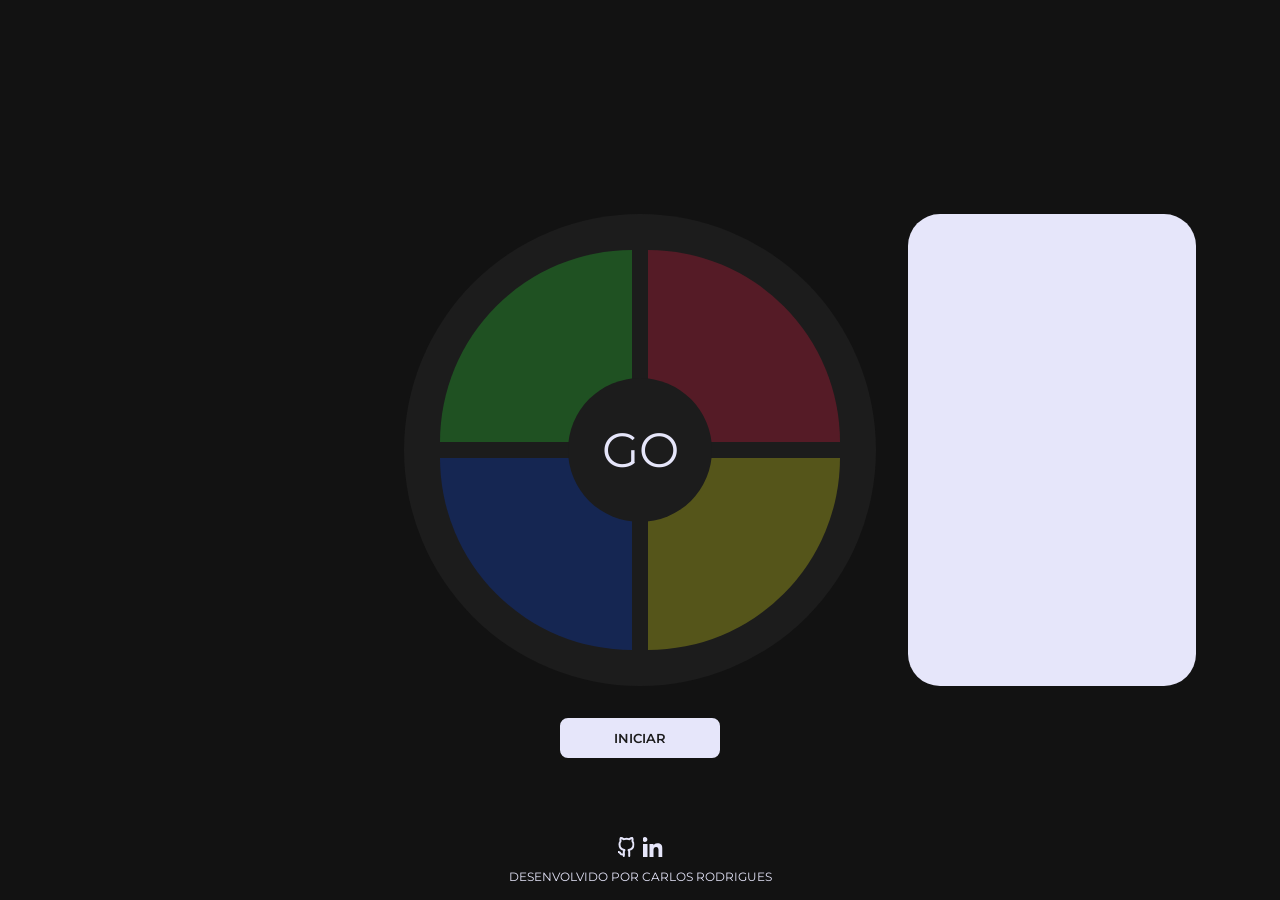
==== Genius_Clone/index.html @ b6db53d1 "Index.html | Index.js | Global.css | Icons" ====
<!doctype html>
<html lang="pt-br">
  <head>
    <meta charset="UTF-8" />
    <meta name="viewport" content="width=device-width, initial-scale=1.0" />
    <title>Genius</title>
    <link rel="stylesheet" href="./src/css/global.css" />
  </head>
  <body>
    <main>
      <div class="container-game">
        <div class="table-game">
          <button class="" id="green"></button>
          <button class="" id="red"></button>
          <button id="blue"></button>
          <button id="yellow"></button>

          <span class="circle-mid">go</span>
        </div>

        <button class="button-init-game">Iniciar</button>
      </div>

      <div class="container-score-configs">
        <div class="container-score"></div>
        <div class="container-configs"></div>
      </div>
    </main>

    <footer>
      <ul>
        <li>
          <a
            rel="noreferrer"
            target="_blank"
            href="https://www.github.com/gut0Rodri"
            ><img src="./src/assets/images/Github.svg" alt="Github"
          /></a>
        </li>
        <li>
          <a
            rel="noreferrer"
            target="_blank"
            href="https://www.linkedin.com/in/gutorodri"
            ><img src="./src/assets/images/Linkedin.svg" alt="Linkedin"
          /></a>
        </li>
      </ul>

      <p>Desenvolvido por Carlos Rodrigues</p>
    </footer>
  </body>
  <script src="./src/javascript/index.js"></script>
</html>
---- Genius_Clone/src/css/global.css ----
@import url("https://fonts.googleapis.com/css2?family=Montserrat:ital,wght@0,100..900;1,100..900&display=swap");

* {
  margin: 0;
  padding: 0;
  box-sizing: border-box;

  list-style: none;
}

:root {
  --bg-black: #121212;
  --black: #1c1c1c;
  --black-opacity-20: rgba(24, 24, 24, 0.2);
  --green: #2bee34;
  --red: #fd1843;
  --blue: #0145f2;
  --yellow: #fffe15;
  --light-lavender: #e6e6fa;
  --light-lavender-opacity-20: rgba(230, 230, 250, 0.2);
  --strong-lavender: #c8c8e6;

  --ff-montserrat: "Montserrat", sans-serif;
}

body {
  position: relative;
  background-color: var(--bg-black);

  min-height: 100dvh;
  min-width: 100dvw;

  display: flex;

  justify-content: center;
  align-items: center;

  font-family: var(--ff-montserrat);
}

main {
  position: relative;
  display: flex;
  gap: 1rem;
}

footer {
  position: absolute;

  left: 50%;
  bottom: 1rem;

  transform: translateX(-50%);

  display: flex;
  flex-direction: column;
  align-items: center;

  gap: 0.5rem;
}

footer > ul {
  display: flex;

  gap: 0.5rem;
}

footer > ul img {
  height: 20px;
}

footer > p {
  color: var(--light-lavender);
  text-transform: uppercase;

  font-size: 0.75rem;
}

.container-game {
  display: flex;
  flex-direction: column;

  gap: 1rem;

  align-items: center;
}

.table-game {
  position: relative;
  padding: 2.25rem;

  display: grid;
  grid-template-columns: repeat(2, auto);
  grid-template-rows: repeat(2, auto);

  gap: 1rem;

  background-color: var(--black);

  border-radius: 1000px;
}

.table-game > button {
  width: 12rem;
  height: 12rem;

  outline: none;
  border: none;

  cursor: pointer;

  transition: all 0.15s;

  opacity: 0.25;
}

.table-game > button:hover {
  transform: scale(1.02);
  opacity: 1;
}

.table-game > .circle-mid {
  position: absolute;

  top: 50%;
  left: 50%;
  transform: translate(-50%, -50%);

  width: 9rem;
  height: 9rem;

  display: flex;
  align-items: center;
  justify-content: center;

  text-transform: uppercase;

  font-size: 3rem;
  color: var(--light-lavender);

  background-color: var(--black);

  border-radius: 1000px;
}

button#green {
  border-radius: 1000px 0 0 0;
  background-color: var(--green);
}
button#red {
  border-radius: 0 1000px 0 0;
  background-color: var(--red);
}
button#blue {
  border-radius: 0 0 0 1000px;
  background-color: var(--blue);
}
button#yellow {
  border-radius: 0 0 1000px 0;
  background-color: var(--yellow);
}

button#green:hover {
  box-shadow: 0 0 10px var(--green);
}
button#red:hover {
  box-shadow: 0 0 10px var(--red);
}
button#blue:hover {
  box-shadow: 0 0 10px var(--blue);
}
button#yellow:hover {
  box-shadow: 0 0 10px var(--yellow);
}

button#green.active {
  box-shadow: 0 0 10px var(--green);
}
button#red.active {
  box-shadow: 0 0 10px var(--red);
}
button#blue.active {
  box-shadow: 0 0 10px var(--blue);
}
button#yellow.active {
  box-shadow: 0 0 10px var(--yellow);
}

button.active {
  opacity: 1;
}

.button-init-game {
  position: absolute;

  top: calc(100% + 32px);

  width: 10rem;
  height: 2.5rem;

  text-transform: uppercase;
  font-family: var(--ff-montserrat);
  font-weight: 600;

  color: var(--black);

  background-color: var(--light-lavender);

  border: 2px solid var(--light-lavender);
  border-radius: .5rem;

  transition: all .15s;

  cursor: pointer;
}

.button-init-game:hover {
  background-color: var(--black);
  color: var(--light-lavender);
}

.container-score-configs {
  position: absolute;

  top: 0;
  left: calc(100% + 32px);
  bottom: 0;

  width: 18rem;
  height: 100%;

  background-color: var(--light-lavender);

  border-radius: 2rem;
}
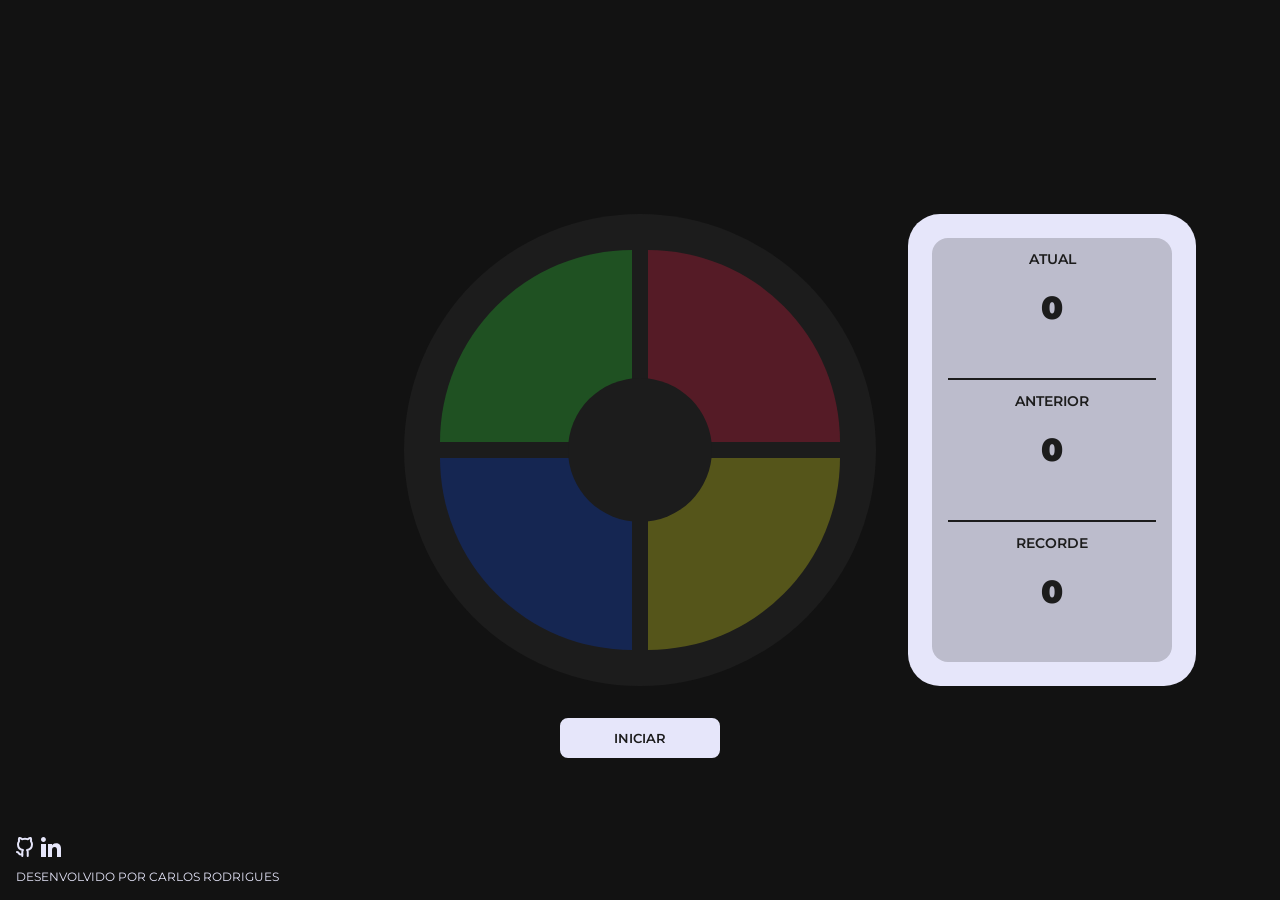
==== commit f5615235: "Update index.js" ====
--- a/Genius_Clone/index.html
+++ b/Genius_Clone/index.html
@@ -10,20 +10,38 @@
     <main>
       <div class="container-game">
         <div class="table-game">
-          <button class="" id="green"></button>
-          <button class="" id="red"></button>
-          <button id="blue"></button>
-          <button id="yellow"></button>
+          <button id="green" disabled></button>
+          <button id="red" disabled></button>
+          <button id="blue" disabled></button>
+          <button id="yellow" disabled></button>
 
-          <span class="circle-mid">go</span>
+          <span class="circle-mid"></span>
         </div>
 
-        <button class="button-init-game">Iniciar</button>
+        <button onclick="countdown()" class="button-init-game usable" id="button-init-game">Iniciar</button>
       </div>
 
       <div class="container-score-configs">
-        <div class="container-score"></div>
-        <div class="container-configs"></div>
+        <div class="container-score-button-configs">
+          <div class="container-button">
+            <button class="button-configs" id="button-configs"><img src="./src/assets/images/Gear_icon_black.svg" alt="Botão de configurações"></button>
+          </div>
+
+          <div class="container-score">
+            <div>
+              <p>Atual</p>
+              <span id="current-score"></span>
+            </div>
+            <div>
+              <p>Anterior</p>
+              <span id="previous-score"></span>
+            </div>
+            <div>
+              <p>Recorde</p>
+              <span id="best-score"></span>
+            </div>
+          </div>
+        </div>
       </div>
     </main>
 
@@ -34,7 +52,7 @@
             rel="noreferrer"
             target="_blank"
             href="https://www.github.com/gut0Rodri"
-            ><img src="./src/assets/images/Github.svg" alt="Github"
+            ><img src="./src/assets/images/Github_icon_lavender.svg" alt="Github"
           /></a>
         </li>
         <li>
@@ -42,7 +60,7 @@
             rel="noreferrer"
             target="_blank"
             href="https://www.linkedin.com/in/gutorodri"
-            ><img src="./src/assets/images/Linkedin.svg" alt="Linkedin"
+            ><img src="./src/assets/images/Linkedin_icon_lavender.svg" alt="Linkedin"
           /></a>
         </li>
       </ul>
--- a/Genius_Clone/src/css/global.css
+++ b/Genius_Clone/src/css/global.css
@@ -47,14 +47,12 @@
 footer {
   position: absolute;
 
-  left: 50%;
+  left: 1rem;
   bottom: 1rem;
 
-  transform: translateX(-50%);
-
   display: flex;
   flex-direction: column;
-  align-items: center;
+  align-items: flex-start;
 
   gap: 0.5rem;
 }
@@ -191,6 +189,11 @@
 }
 
 .button-init-game {
+  display: none;
+}
+
+.button-init-game.usable {
+  display: block;
   position: absolute;
 
   top: calc(100% + 32px);
@@ -214,7 +217,7 @@
   cursor: pointer;
 }
 
-.button-init-game:hover {
+.button-init-game.usable:hover {
   background-color: var(--black);
   color: var(--light-lavender);
 }
@@ -232,4 +235,83 @@
   background-color: var(--light-lavender);
 
   border-radius: 2rem;
-}
+
+  padding: 1.5rem;
+}
+
+.container-score-button-configs {
+  display: flex;
+  flex-direction: column;
+
+  width: 100%;
+  height: 100%;
+
+  gap: 4rem;
+}
+
+.container-score {
+  background-color: aqua;
+  height: 100%;
+  width: 100%;
+
+  display: flex;
+  flex-direction: column;
+
+  align-items: center;
+  justify-content: center;
+
+  background-color: var(--black-opacity-20);
+
+  border-radius: 1rem;
+
+  padding-inline: 1rem;
+}
+
+.container-score div {
+  position: relative;
+  
+  height: 100%;
+  width: 100%;
+
+  display: flex;
+  align-items: center;
+  justify-content: center;
+
+  color: var(--black);
+}
+
+.container-score div:not(:nth-child(3)) {
+  border-bottom: 2px solid var(--black);
+}
+
+.container-score p {
+  position: absolute;
+
+  top: .75rem;
+
+  text-transform: uppercase;
+  font-size: 0.875rem;
+  font-weight: 600;
+}
+
+.container-score span {
+  font-size: 2rem;
+  font-weight: 900;
+}
+
+.container-button {
+  display: none;
+  justify-content: flex-end;
+  width: 100%;
+}
+
+.container-button button {
+  border: none;
+  background-color: none;
+
+  cursor: pointer;
+}
+
+.container-button button img {
+  width: 1.25rem;
+}
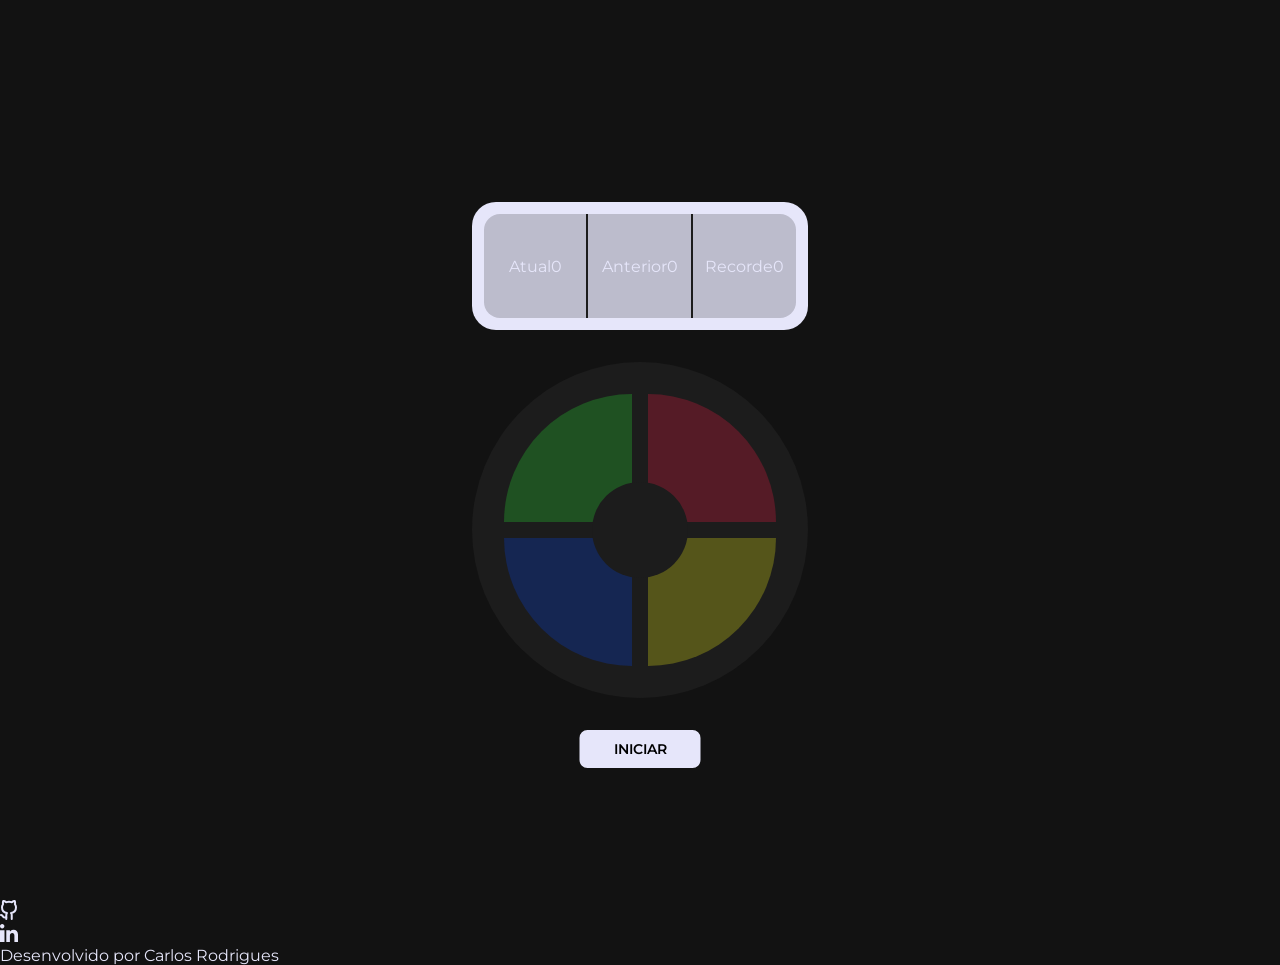
==== commit 9020fe01: "Update index.html | global.css | index.js" ====
--- a/Genius_Clone/index.html
+++ b/Genius_Clone/index.html
@@ -8,26 +8,28 @@
   </head>
   <body>
     <main>
-      <div class="container-game">
-        <div class="table-game">
-          <button id="green" disabled></button>
-          <button id="red" disabled></button>
-          <button id="blue" disabled></button>
-          <button id="yellow" disabled></button>
+      <div>
+        <div class="container-game">
+          <div class="table-game">
+            <button class="button-table-game" id="green"></button>
+            <button class="button-table-game" id="red"></button>
+            <button class="button-table-game" id="blue"></button>
+            <button class="button-table-game" id="yellow"></button>
 
-          <span class="circle-mid"></span>
+            <span class="circle-mid"></span>
+          </div>
+
+          <button
+            onclick="countdown()"
+            class="button-init-game usable"
+            id="button-init-game"
+          >
+            Iniciar
+          </button>
         </div>
 
-        <button onclick="countdown()" class="button-init-game usable" id="button-init-game">Iniciar</button>
-      </div>
-
-      <div class="container-score-configs">
-        <div class="container-score-button-configs">
-          <div class="container-button">
-            <button class="button-configs" id="button-configs"><img src="./src/assets/images/Gear_icon_black.svg" alt="Botão de configurações"></button>
-          </div>
-
-          <div class="container-score">
+        <aside class="container-score">
+          <div class="score">
             <div>
               <p>Atual</p>
               <span id="current-score"></span>
@@ -41,7 +43,7 @@
               <span id="best-score"></span>
             </div>
           </div>
-        </div>
+        </aside>
       </div>
     </main>
 
@@ -52,7 +54,9 @@
             rel="noreferrer"
             target="_blank"
             href="https://www.github.com/gut0Rodri"
-            ><img src="./src/assets/images/Github_icon_lavender.svg" alt="Github"
+            ><img
+              src="./src/assets/images/Github_icon_lavender.svg"
+              alt="Github"
           /></a>
         </li>
         <li>
@@ -60,7 +64,9 @@
             rel="noreferrer"
             target="_blank"
             href="https://www.linkedin.com/in/gutorodri"
-            ><img src="./src/assets/images/Linkedin_icon_lavender.svg" alt="Linkedin"
+            ><img
+              src="./src/assets/images/Linkedin_icon_lavender.svg"
+              alt="Linkedin"
           /></a>
         </li>
       </ul>
--- a/Genius_Clone/src/css/global.css
+++ b/Genius_Clone/src/css/global.css
@@ -24,121 +24,145 @@
 }
 
 body {
-  position: relative;
   background-color: var(--bg-black);
 
+  overflow-x: hidden;
+
+  font-family: var(--ff-montserrat);
+  color: var(--light-lavender);
+}
+
+body.block {
+  overflow: hidden;
+}
+
+main {
   min-height: 100dvh;
-  min-width: 100dvw;
-
-  display: flex;
-
+
+  display: flex;
   justify-content: center;
   align-items: center;
-
-  font-family: var(--ff-montserrat);
-}
-
-main {
+}
+
+main > div {
+  display: flex;
+  flex-direction: column-reverse;
+
+  gap: 2rem;
+}
+
+.container-game {
   position: relative;
-  display: flex;
-  gap: 1rem;
-}
-
-footer {
-  position: absolute;
-
-  left: 1rem;
-  bottom: 1rem;
-
-  display: flex;
-  flex-direction: column;
-  align-items: flex-start;
-
-  gap: 0.5rem;
-}
-
-footer > ul {
-  display: flex;
-
-  gap: 0.5rem;
-}
-
-footer > ul img {
-  height: 20px;
-}
-
-footer > p {
-  color: var(--light-lavender);
-  text-transform: uppercase;
-
-  font-size: 0.75rem;
-}
-
-.container-game {
-  display: flex;
-  flex-direction: column;
-
-  gap: 1rem;
-
-  align-items: center;
 }
 
 .table-game {
   position: relative;
-  padding: 2.25rem;
-
   display: grid;
+
   grid-template-columns: repeat(2, auto);
   grid-template-rows: repeat(2, auto);
 
   gap: 1rem;
 
+  padding: 2rem;
+
+  border-radius: 1000px;
   background-color: var(--black);
-
-  border-radius: 1000px;
-}
-
-.table-game > button {
-  width: 12rem;
-  height: 12rem;
-
-  outline: none;
+}
+
+.button-table-game {
+  width: 8rem;
+  height: 8rem;
+
   border: none;
 
+  opacity: 0.25;
+
+  transition: all 0.15s;
+
   cursor: pointer;
-
-  transition: all 0.15s;
-
-  opacity: 0.25;
-}
-
-.table-game > button:hover {
-  transform: scale(1.02);
-  opacity: 1;
-}
-
-.table-game > .circle-mid {
+}
+
+.circle-mid {
   position: absolute;
 
   top: 50%;
   left: 50%;
   transform: translate(-50%, -50%);
 
-  width: 9rem;
-  height: 9rem;
-
-  display: flex;
+  width: 6rem;
+  height: 6rem;
+
+  display: flex;
+  justify-content: center;
   align-items: center;
+
+  background-color: var(--black);
+
+  border-radius: 1000px;
+
+  font-size: 2rem;
+}
+
+.button-init-game {
+  display: none;
+  position: absolute;
+
+  top: calc(100% + 32px);
+  left: 50%;
+  transform: translateX(-50%);
+  background-color: var(--light-lavender);
+
+  font-family: var(--ff-montserrat);
+  text-transform: uppercase;
+  font-weight: 600;
+  font-size: 0.875rem;
+
+  padding: 0.5rem 2rem;
+
+  border: 2px solid var(--light-lavender);
+  border-radius: 0.5rem;
+
+  transition: all 0.15s;
+
+  cursor: pointer;
+}
+
+.button-init-game.usable {
+  display: block;
+}
+
+.container-score {
+  background-color: var(--light-lavender);
+
+  padding: .75rem;
+
+  border-radius: 1.5rem;
+
+  height: 8rem;
+}
+
+.score {
+  background-color: var(--black-opacity-20);
+
+  border-radius: 1rem;
+
+  display: flex;
+
+  height: 100%;
+}
+
+.score > div {
+  width: 100%;
+  height: 100%;
+
+  display: flex;
   justify-content: center;
-
-  text-transform: uppercase;
-
-  font-size: 3rem;
-  color: var(--light-lavender);
-
-  background-color: var(--black);
-
-  border-radius: 1000px;
+  align-items: center;
+}
+
+.score > div:not(:nth-child(3)) {
+  border-right: 2px solid var(--black);
 }
 
 button#green {
@@ -158,19 +182,6 @@
   background-color: var(--yellow);
 }
 
-button#green:hover {
-  box-shadow: 0 0 10px var(--green);
-}
-button#red:hover {
-  box-shadow: 0 0 10px var(--red);
-}
-button#blue:hover {
-  box-shadow: 0 0 10px var(--blue);
-}
-button#yellow:hover {
-  box-shadow: 0 0 10px var(--yellow);
-}
-
 button#green.active {
   box-shadow: 0 0 10px var(--green);
 }
@@ -184,134 +195,50 @@
   box-shadow: 0 0 10px var(--yellow);
 }
 
-button.active {
+.button-table-game.active {
   opacity: 1;
 }
 
-.button-init-game {
-  display: none;
-}
-
-.button-init-game.usable {
-  display: block;
-  position: absolute;
-
-  top: calc(100% + 32px);
-
-  width: 10rem;
-  height: 2.5rem;
-
-  text-transform: uppercase;
-  font-family: var(--ff-montserrat);
-  font-weight: 600;
-
-  color: var(--black);
-
-  background-color: var(--light-lavender);
-
-  border: 2px solid var(--light-lavender);
-  border-radius: .5rem;
-
-  transition: all .15s;
-
-  cursor: pointer;
-}
-
-.button-init-game.usable:hover {
-  background-color: var(--black);
-  color: var(--light-lavender);
-}
-
-.container-score-configs {
-  position: absolute;
-
-  top: 0;
-  left: calc(100% + 32px);
-  bottom: 0;
-
-  width: 18rem;
-  height: 100%;
-
-  background-color: var(--light-lavender);
-
-  border-radius: 2rem;
-
-  padding: 1.5rem;
-}
-
-.container-score-button-configs {
-  display: flex;
-  flex-direction: column;
-
-  width: 100%;
-  height: 100%;
-
-  gap: 4rem;
-}
-
-.container-score {
-  background-color: aqua;
-  height: 100%;
-  width: 100%;
-
-  display: flex;
-  flex-direction: column;
-
-  align-items: center;
-  justify-content: center;
-
-  background-color: var(--black-opacity-20);
-
-  border-radius: 1rem;
-
-  padding-inline: 1rem;
-}
-
-.container-score div {
-  position: relative;
-  
-  height: 100%;
-  width: 100%;
-
-  display: flex;
-  align-items: center;
-  justify-content: center;
-
-  color: var(--black);
-}
-
-.container-score div:not(:nth-child(3)) {
-  border-bottom: 2px solid var(--black);
-}
-
-.container-score p {
-  position: absolute;
-
-  top: .75rem;
-
-  text-transform: uppercase;
-  font-size: 0.875rem;
-  font-weight: 600;
-}
-
-.container-score span {
-  font-size: 2rem;
-  font-weight: 900;
-}
-
-.container-button {
-  display: none;
-  justify-content: flex-end;
-  width: 100%;
-}
-
-.container-button button {
-  border: none;
-  background-color: none;
-
-  cursor: pointer;
-}
-
-.container-button button img {
-  width: 1.25rem;
-}+.button-table-game.win {
+  opacity: 1;
+  box-shadow: 0 0 10px var(--green) !important;
+  background-color: var(--green) !important;
+}
+
+.button-table-game.game-over {
+  opacity: 1;
+  box-shadow: 0 0 10px var(--red) !important;
+  background-color: var(--red) !important;
+}
+
+.button-table-game.usable {
+  pointer-events: all;
+}
+
+@media (hover: hover) and (pointer: fine) {
+  .table-game > button:hover {
+    transform: scale(1.02);
+    opacity: 1;
+  }
+
+  button#green:hover {
+    box-shadow: 0 0 10px var(--green);
+  }
+
+  button#red:hover {
+    box-shadow: 0 0 10px var(--red);
+  }
+
+  button#blue:hover {
+    box-shadow: 0 0 10px var(--blue);
+  }
+
+  button#yellow:hover {
+    box-shadow: 0 0 10px var(--yellow);
+  }
+
+  .button-init-game.usable:hover {
+    background-color: var(--black);
+    color: var(--light-lavender);
+  }
+}
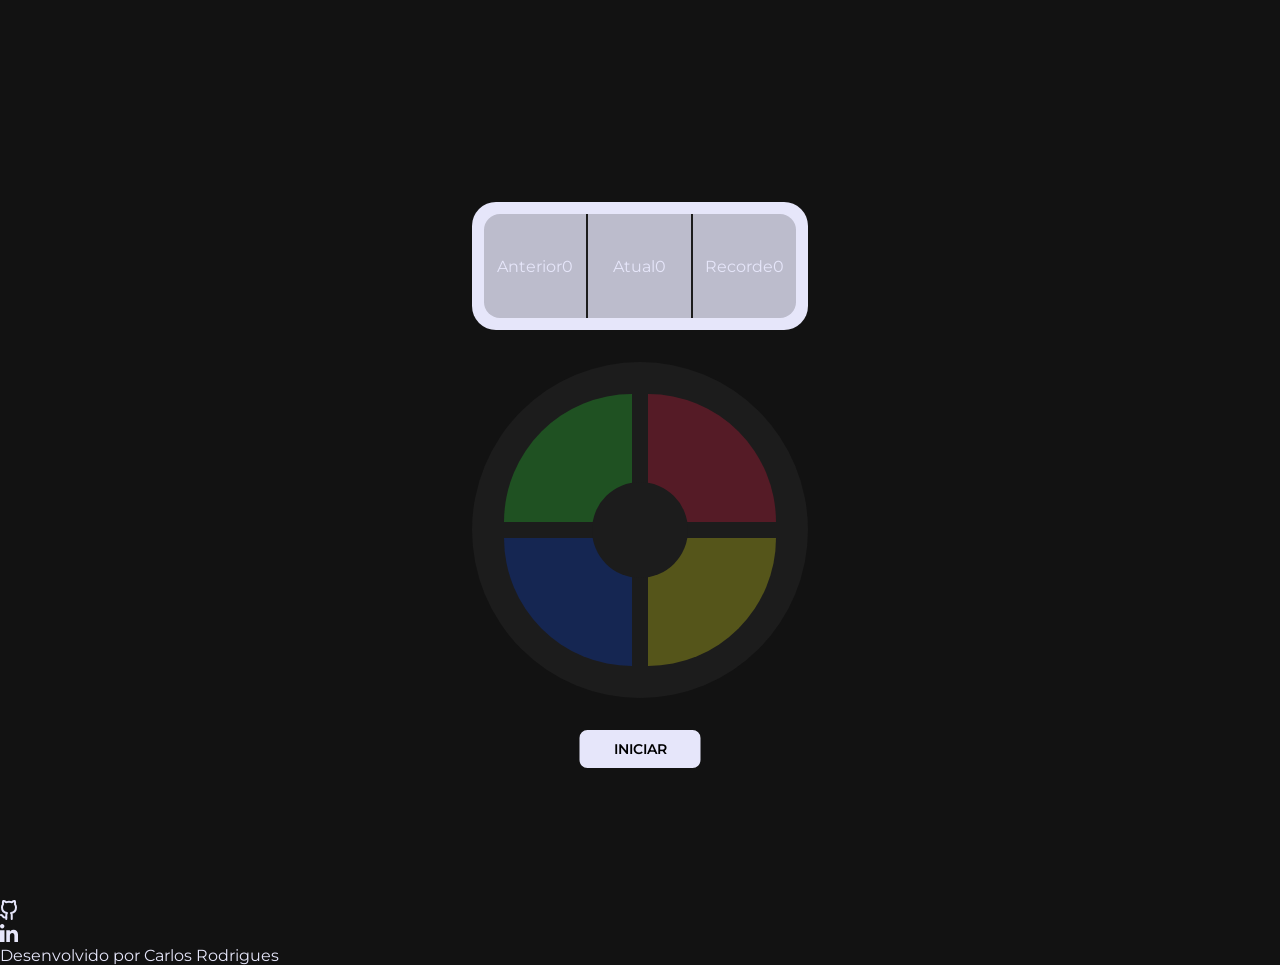
==== commit 026e42ec: "Update index.html" ====
--- a/Genius_Clone/index.html
+++ b/Genius_Clone/index.html
@@ -31,13 +31,15 @@
         <aside class="container-score">
           <div class="score">
             <div>
+              <p>Anterior</p>
+              <span id="previous-score"></span>
+            </div>
+            
+            <div>
               <p>Atual</p>
               <span id="current-score"></span>
             </div>
-            <div>
-              <p>Anterior</p>
-              <span id="previous-score"></span>
-            </div>
+            
             <div>
               <p>Recorde</p>
               <span id="best-score"></span>
